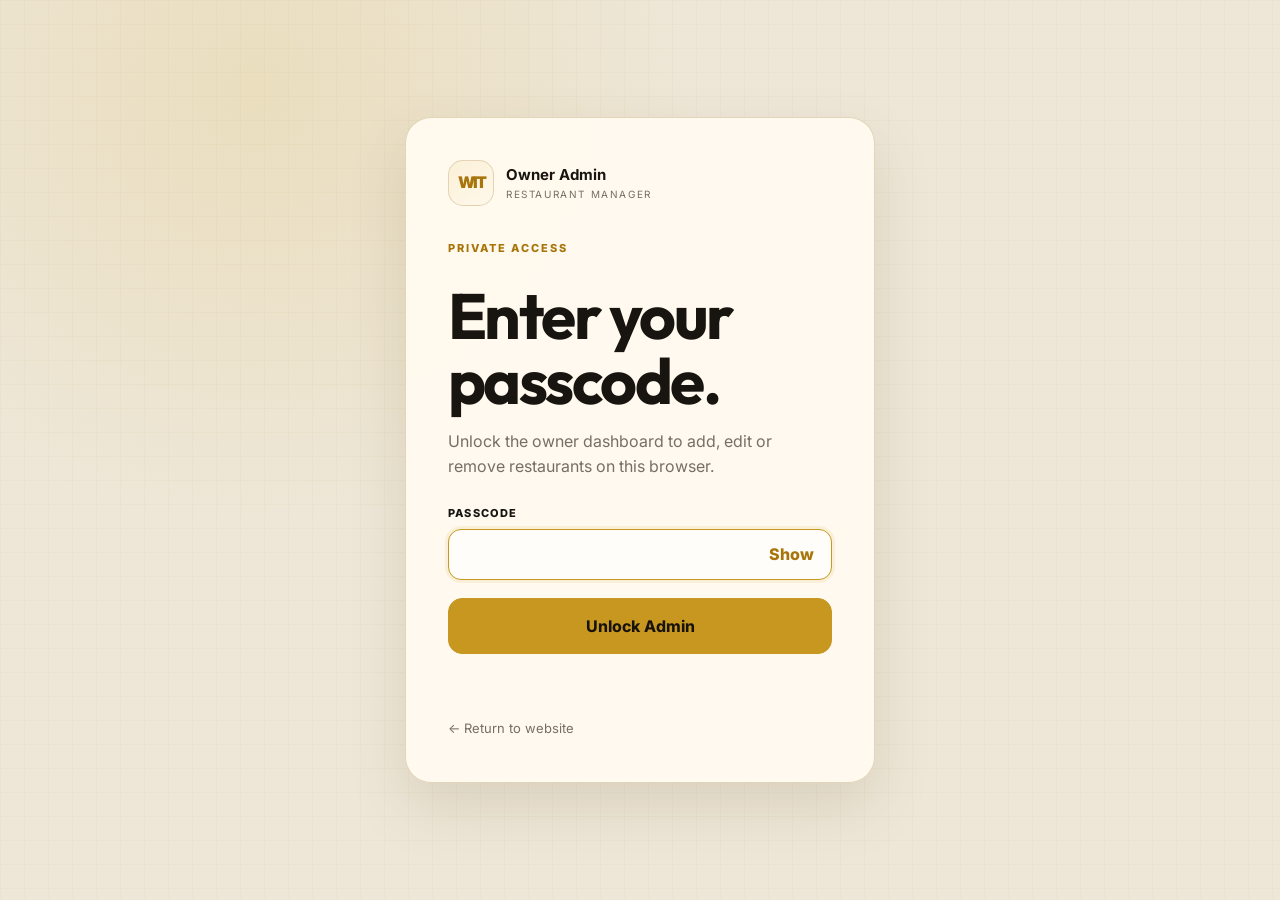
==== admin/index.html @ 20d9f4e8 "Add files via upload Upload complete website with folder structure" ====
<!doctype html><html lang="en"><head><meta charset="utf-8"><meta http-equiv="refresh" content="0;url=restaurants/index.html"><title>Owner Admin</title></head><body><p><a href="restaurants/index.html">Open Restaurant Manager</a></p></body></html>
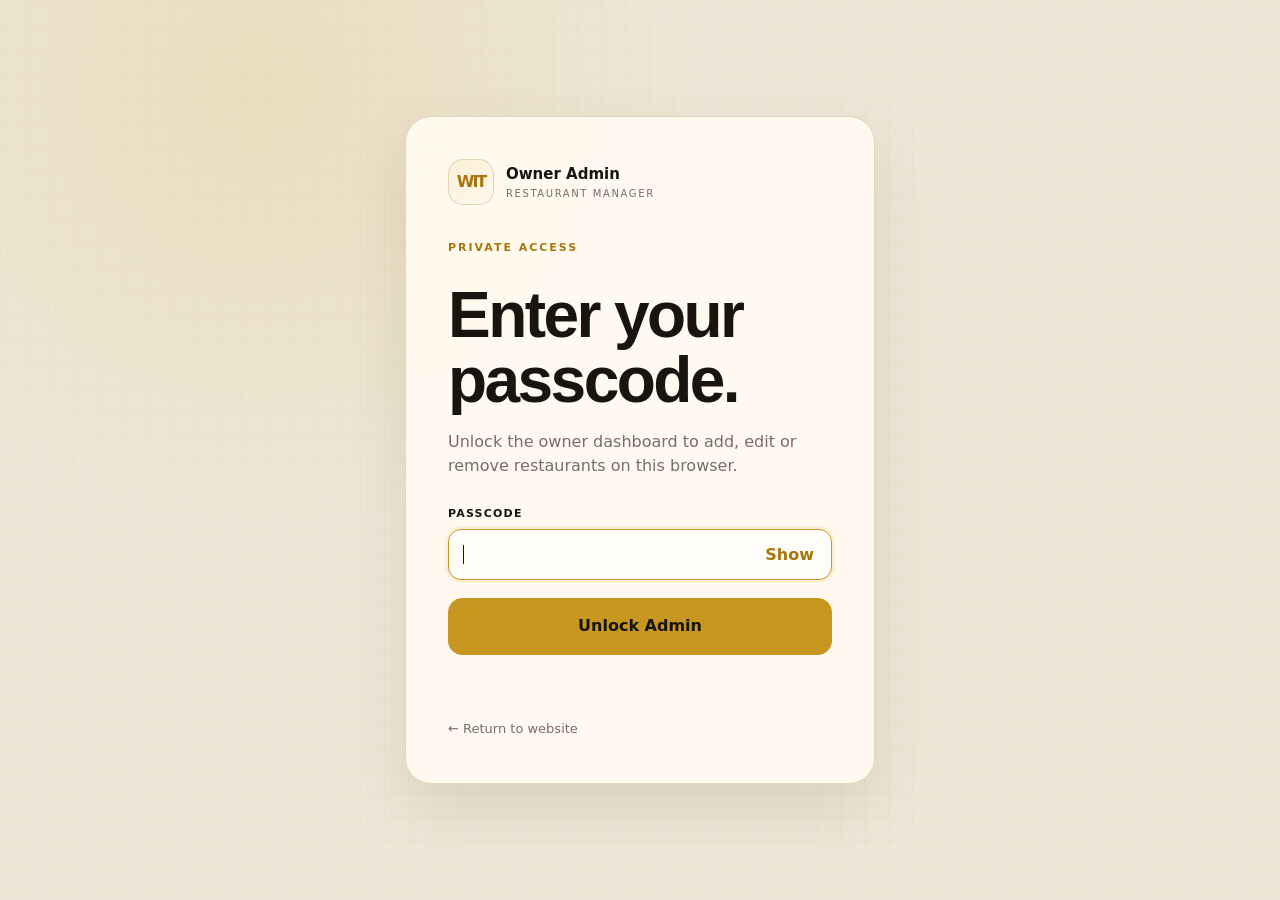
==== commit 7472cfc2: "Update index.html" ====
--- a/admin/index.html
+++ b/admin/index.html
@@ -1 +1 @@
-<!doctype html><html lang="en"><head><meta charset="utf-8"><meta http-equiv="refresh" content="0;url=restaurants/index.html"><title>Owner Admin</title></head><body><p><a href="restaurants/index.html">Open Restaurant Manager</a></p></body></html>
+<!doctype html><html lang="en"><head><meta charset="utf-8"><meta http-equiv="refresh" content="0;url=restaurants/index.html"><title>Owner Admin</title></head><body><p><a href="restaurants/index.html">Open Krishna Teja</a></p></body></html>
